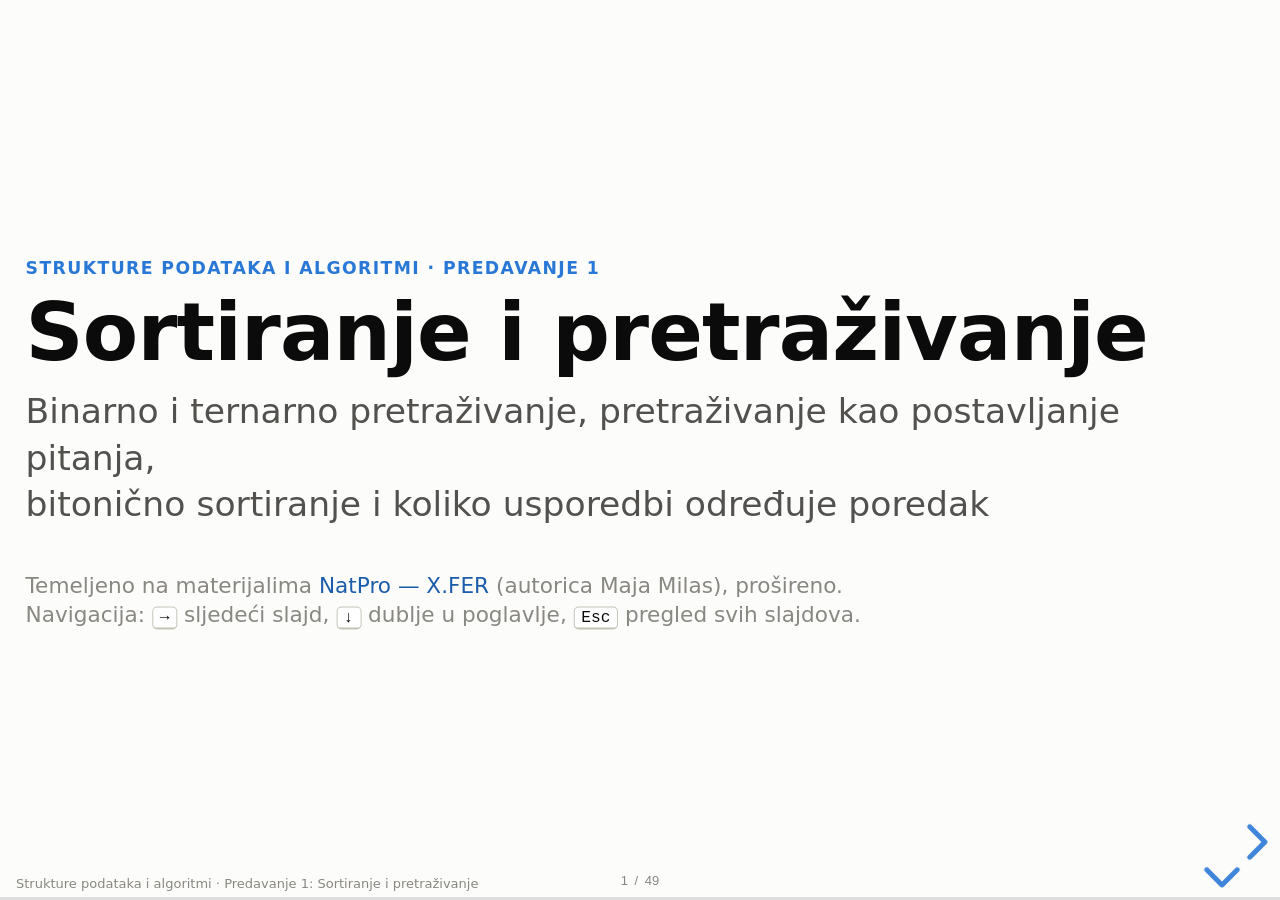
==== 01-sorting-and-binary-search/index.html @ 30c6ee36 "Add lecture 1 website: sorting and binary search Build the first lecture as a self-contained reveal." ====
<!doctype html>
<html lang="hr">
<head>
<meta charset="utf-8">
<meta name="viewport" content="width=device-width, initial-scale=1">
<title>Sortiranje i pretraživanje — predavanje</title>
<link rel="stylesheet" href="vendor/reveal/reset.css">
<link rel="stylesheet" href="vendor/reveal/reveal.css">
<link rel="stylesheet" href="assets/theme.css">
</head>
<body>
<div class="reveal">
<div class="slides">

<!-- ===================================================================== -->
<!-- 0. UVOD                                                                -->
<!-- ===================================================================== -->
<section>
  <section class="title-slide">
    <span class="kicker">Strukture podataka i algoritmi · Predavanje 1</span>
    <h1>Sortiranje i pretraživanje</h1>
    <p class="sub">Binarno i ternarno pretraživanje, pretraživanje kao postavljanje pitanja,<br>bitonično sortiranje i koliko usporedbi određuje poredak</p>
    <p class="meta">Temeljeno na materijalima <a href="https://materijali.xfer.hr/docs/sortiranje-i-pretrazivanje/sortiranje">NatPro — X.FER</a> (autorica Maja Milas), prošireno.<br>
    Navigacija: <kbd>→</kbd> sljedeći slajd, <kbd>↓</kbd> dublje u poglavlje, <kbd>Esc</kbd> pregled svih slajdova.</p>
  </section>

  <section>
    <h2>Kako koristiti ove slajdove</h2>
    <div class="cols">
      <div>
        <div class="keys">
          <kbd>→</kbd> <span>sljedeće poglavlje (vodoravno)</span>
          <kbd>↓</kbd> <span>sljedeći slajd unutar poglavlja (okomito)</span>
          <kbd>Space</kbd> <span>sljedeći slajd, redom kroz sve</span>
          <kbd>Esc</kbd> <span>pregled svih slajdova (mapa predavanja)</span>
          <kbd>F</kbd> <span>cijeli zaslon</span>
          <kbd>S</kbd> <span>prozor za predavača s bilješkama</span>
          <kbd>Alt</kbd>+klik <span>uvećaj dio slajda</span>
          <kbd>?</kbd> <span>sve tipke</span>
        </div>
      </div>
      <div>
        <p>Vizualizacije su <strong>interaktivne</strong>: gumbi <em>Korak</em> i <em>Pokreni</em> izvode algoritam, a na mnoge elemente može se kliknuti.</p>
        <p class="small muted">Svaki slajd ima svoj URL (npr. <code>#/3/2</code>), pa se na njega može vratiti ili ga podijeliti. Stranica radi i bez interneta: sve je u jednoj mapi.</p>
      </div>
    </div>
  </section>

  <section>
    <h2>Plan predavanja</h2>
    <ol>
      <li><strong>Sortiranje</strong> — od <span class="m">O(n²)</span> do <span class="m">O(n log n)</span>, counting sort, ugrađeni <code>sort</code></li>
      <li><strong>Binarno pretraživanje</strong> — u nizu, po rješenju, po monotonom uvjetu</li>
      <li><strong>Pretraživanje kao postavljanje pitanja</strong> — bitovi, kodovi, binarna stabla, entropija</li>
      <li><strong>Ternarno pretraživanje</strong> — i zašto nije brže od binarnog</li>
      <li><strong>Bitonično sortiranje</strong> — mreže komparatora i paralelno sortiranje</li>
      <li><strong>Koje usporedbe određuju poredak?</strong> — nužne usporedbe i donja granica <span class="m">log₂ n!</span></li>
    </ol>
    <p class="small muted">Crvena nit: <em>usporedba je pitanje s odgovorom DA/NE, a svaki odgovor donosi najviše jedan bit.</em></p>
  </section>
</section>

<!-- ===================================================================== -->
<!-- 1. SORTIRANJE                                                          -->
<!-- ===================================================================== -->
<section>
  <section class="chapter" data-background-color="#0f2a4a">
    <span class="kicker">Poglavlje 1</span>
    <h1>Sortiranje</h1>
    <p>Složiti podatke u smisleni poredak prema nekom kriteriju — i to brzo.</p>
  </section>

  <section>
    <h2>Zašto sortirati?</h2>
    <p>Algoritme za sortiranje koristimo kako bismo složili podatke u smisleni poredak prema nekom kriteriju. Primjena je puno šira od natjecateljskog programiranja: sortiranje je <strong>ključan preduvjet</strong> za mnoge druge algoritme — binarno pretraživanje je prvi primjer koji ćemo vidjeti.</p>
    <ul>
      <li>Koliko brzo možemo sortirati? Koliko usporedbi je <em>nužno</em>?</li>
      <li>Trebamo li uopće uspoređivati elemente?</li>
      <li>Kada se isplati pisati vlastiti sort, a kada koristiti ugrađeni?</li>
    </ul>
    <div class="callout key"><span class="label">Dogovor</span>
      Kroz cijelo predavanje brojit ćemo <strong>usporedbe</strong> dvaju elemenata. Usporedba je jedino što algoritam „vidi” o podacima.</div>
  </section>

  <section>
    <h2><span class="m">O(n²)</span> algoritmi: bubble sort</h2>
    <div class="cols w-2-3">
      <div>
        <p class="small">Algoritam se sastoji od <span class="m">n</span> prolaza. U svakom prolazu uspoređujemo <strong>susjedne</strong> članove i zamijenimo ih ako nisu u poretku. Nakon prvog prolaza najveći je član na svom mjestu, nakon drugog i drugi najveći, …</p>
<pre><code class="language-cpp" data-trim>
for (int i = 0; i &lt; n; i++) {
    for (int j = 0; j &lt; n - 1; j++) {
        if (array[j] &gt; array[j+1]) {
            swap(array[j], array[j+1]);
        }
    }
}
</code></pre>
        <p class="small">Kratak i razumljiv, ali za <span class="m">n = 10⁵</span> kvadratna složenost znači oko 100 sekundi — predaleko od vremenskog ograničenja.</p>
      </div>
      <div class="viz" data-viz="bubble" data-n="10"></div>
    </div>
    <aside class="notes">Pustiti vizualizaciju do kraja: 45 usporedbi za n = 10. Najaviti: kasnije ćemo pokazati da je nužno samo 22. Vizualizacija preskače već složeni kraj niza (optimizirana varijanta); kod na slajdu je najjednostavniji oblik.</aside>
  </section>

  <section>
    <h2>Može li brže? <span class="m">O(n log n)</span> algoritmi</h2>
    <ul>
      <li><strong>Merge sort</strong> — rekurzivno podijeli niz na dvije polovice, sortira svaku zasebno, a potom ih <em>spoji</em> (merge) u jedan sortirani niz.</li>
      <li><strong>Heap sort</strong> — radi nad strukturom <em>binary heap</em>; sličan selection sortu, ali najveći element pronalazi u <span class="m">O(log n)</span>.</li>
      <li><strong>Quick sort</strong> — odabere referentni element (<em>pivot</em>), ostale rasporedi lijevo/desno od njega i rekurzivno sortira obje strane. Varijante se razlikuju po izboru pivota.</li>
    </ul>
    <p>Prekid unutarnje petlje bubble sorta kad nema zamjena pomaže u praksi, ali najgori slučaj ostaje <span class="m">O(n²)</span>. Ovi algoritmi su u najgorem (ili očekivanom) slučaju <span class="m">O(n log n)</span>.</p>
    <div class="callout tip"><span class="label">Savjet</span>
      Prije nego počnete pisati kod, dobro razmislite o složenosti. Tražite rješenje koje prolazi ograničenja, a zahtijeva <em>najmanje vremena pisanja</em>.</div>
  </section>

  <section>
    <h2>Može li još brže? Counting sort</h2>
    <div class="cols w-3-2">
      <div>
        <p class="small">Za algoritme koji <strong>uspoređuju</strong> elemente nije moguće bolje od <span class="m">O(n log n)</span> — to ćemo <em>dokazati</em> na kraju predavanja. Brže je moguće samo ako <strong>ne uspoređujemo</strong>, nego iskoristimo dodatno znanje o podacima.</p>
        <p class="small"><strong>Counting sort:</strong> ako su svi brojevi iz malog intervala, npr. <span class="m">[0, 100]</span>, brojimo koliko se puta svaki pojavio, a zatim ih ispišemo redom.</p>
        <p class="small">Primjer: za niz <span class="mr">[2, 44, 23, 25, 88, 44, 23]</span> na poziciji 44 pomoćne liste piše 2, jer se broj 44 pojavljuje dva puta.</p>
        <p class="small">Složenost <span class="m">O(n + K)</span>, gdje je <span class="m">K</span> raspon vrijednosti. Mana: memorija — izvedivo za brojeve do otprilike <span class="m">10⁷</span>, a zadaci često imaju puno veće.</p>
      </div>
      <div>
<pre><code class="language-cpp" data-trim>
int lista[101]; // na početku nule
for (int i = 0; i &lt; n; i++) {
    cin &gt;&gt; x;   // brojevi koje unosimo
    lista[x]++;
}

// ispis sortiranog niza
for (int i = 0; i &lt;= 100; i++) {
    for (int j = 0; j &lt; lista[i]; j++)
        cout &lt;&lt; i &lt;&lt; ", ";
}
</code></pre>
      </div>
    </div>
  </section>

  <section>
    <h2>Ugrađeni sort (C++)</h2>
    <p>U praksi gotovo uvijek koristimo <strong>gotove implementacije</strong> — cilj je uštedjeti vrijeme za razmišljanje. <code>std::sort</code> je introsort (quick sort + heap sort + insertion sort), <span class="m">O(n log n)</span> u najgorem slučaju.</p>
<pre><code class="language-cpp" data-trim>
vector&lt;int&gt; v = {4,2,5,3,8,5,8,3};
sort(v.begin(), v.end());

int n = 8;
int a[] = {4,2,5,3,8,5,8,3};
sort(a, a + n);

string s = "sladoled";
sort(s.begin(), s.end()); // addellos
</code></pre>
    <p class="small"><code>reverse(first, last)</code> okreće poredak elemenata na pozicijama <span class="mr">[first, last⟩</span> u <span class="m">O(n)</span>: <code>reverse(v.begin()+1, v.begin()+5)</code> pretvara <span class="mr">1,2,3,4,5,6,7,8</span> u <span class="mr">1,5,4,3,2,6,7,8</span>.</p>
  </section>

  <section>
    <h2>Komparator</h2>
    <div class="cols">
      <div>
        <p class="small">Treći argument funkcije <code>sort</code> je <strong>operator usporedbe</strong> (komparator). C++ parove sortira prvo po prvom, pa po drugom elementu. Želimo li drugačiji kriterij, pišemo <strong>vanjski komparator</strong>: funkciju koja za <span class="m">a</span> i <span class="m">b</span> vraća <code>true</code> ako <span class="m">a</span> mora doći <em>prije</em> <span class="m">b</span>.</p>
        <p class="small">Primjer desno sortira parove po <strong>drugom</strong> elementu, a pri jednakosti po prvom.</p>
        <div class="callout warn"><span class="label">Oprez</span>
          Komparator mora biti <em>strogi slabi poredak</em>: <code>comp(a, a)</code> mora biti <code>false</code>. Pišite <code>&lt;</code>, nikad <code>&lt;=</code>.</div>
      </div>
      <div>
<pre><code class="language-cpp" data-trim>
#include &lt;bits/stdc++.h&gt;
#define pii pair&lt;int,int&gt;
using namespace std;

bool comp(pii a, pii b) {
    if (a.second == b.second)
        return a.first &lt; b.first;
    return a.second &lt; b.second;
}

int main() {
    vector&lt;pii&gt; v; // ... dodavanje parova
    sort(v.begin(), v.end(), comp);
    return 0;
}
</code></pre>
      </div>
    </div>
  </section>
</section>

<!-- ===================================================================== -->
<!-- 2. BINARNO PRETRAŽIVANJE                                               -->
<!-- ===================================================================== -->
<section>
  <section class="chapter" data-background-color="#0f2a4a">
    <span class="kicker">Poglavlje 2</span>
    <h1>Binarno pretraživanje</h1>
    <p>Dana je sortirana lista od <span class="m">n</span> brojeva. Nalazi li se u njoj broj <span class="m">x</span>?</p>
  </section>

  <section>
    <h2>Igra pogađanja broja</h2>
    <p>Prva ideja: prođi kroz sve elemente i usporedi svaki s <span class="m">x</span> — <span class="m">O(n)</span>. Pomaže li nam to što je niz <strong>sortiran</strong>?</p>
    <p>Sigurno ste igrali igru u kojoj osoba zamisli broj od 1 do 100, a vi pogađate; nakon svakog pokušaja kaže je li njezin broj <em>veći</em> ili <em>manji</em>. Optimalno: prvo 50. Ako je veći — 75. Svakim pitanjem problem se <strong>prepolovi</strong>.</p>
    <div class="callout thm"><span class="label">Ideja</span>
      Ako se broj kandidata svakim korakom prepolovi, nakon <span class="m">k</span> koraka ostaje ih <span class="m">n / 2<sup>k</sup></span>. Do jednog kandidata treba <span class="m">k = ⌈log₂ n⌉</span> koraka: za <span class="m">n = 100</span> to je 7, za <span class="m">n = 10⁶</span> samo 20, za <span class="m">n = 10⁹</span> tek 30.</div>
    <p class="small">Isto radimo pri traženju riječi u rječniku ili stranice u knjizi.</p>
  </section>

  <section>
    <h2>Binarno pretraživanje u sortiranom nizu</h2>
    <p class="small">U svakom koraku usporedimo <span class="m">x</span> s elementom na sredini intervala <span class="mr">[l, r]</span>. Ako je <span class="m">x</span> manji, nastavljamo u lijevoj polovici; ako je veći, u desnoj. Isprobajte prisutan i odsutan broj.</p>
    <div class="viz" data-viz="binsearch" data-n="15"></div>
    <p class="small muted">Sivo = isključeno iz pretrage, plavo = još moguće, narančasto = sredina koju upravo uspoređujemo.</p>
  </section>

  <section>
    <h2>Implementacija</h2>
    <div class="cols">
      <div>
        <p class="small"><strong>Klasična petlja:</strong> <span class="m">l</span> i <span class="m">r</span> su granice intervala koji još pretražujemo.</p>
<pre><code class="language-cpp" data-trim>
int l = 0, r = n - 1;

while (l &lt;= r) {
    int mid = (l + r) / 2;
    if (array[mid] == x) {
        // pronašli smo x na poziciji mid
    }
    if (array[mid] &gt; x) r = mid - 1;
    else l = mid + 1;
}
</code></pre>
      </div>
      <div>
        <p class="small"><strong>Varijanta s koracima:</strong> na početku radimo velike korake, a kako se približavamo odgovoru, koraci se prepolavljaju.</p>
<pre><code class="language-cpp" data-trim>
int k = 0; // trenutna pozicija u listi
for (int b = n / 2; b &gt;= 1; b /= 2) {
    // ako korakom ne bismo preskočili x,
    // napravimo korak
    while (k + b &lt; n &amp;&amp; array[k + b] &lt;= x) k += b;
}
if (array[k] == x) {
    // pronašli smo x na poziciji k
}
</code></pre>
      </div>
    </div>
    <p class="small">Obje varijante prepolove interval u svakom koraku: <span class="m">O(log₂ n)</span>. Varijantu s koracima zapamtite — u 3. poglavlju vidjet ćemo da ona <em>čita binarni zapis</em> tražene pozicije, bit po bit.</p>
    <aside class="notes">U varijanti s koracima za n koji je potencija broja 2, petlja while izvrši se najviše jednom po koraku; b = n/2, n/4, ..., 1 su upravo težine bitova pozicije.</aside>
  </section>

  <section>
    <h2>C++ funkcije: <code>lower_bound</code>, <code>upper_bound</code>, <code>equal_range</code></h2>
    <p class="small">Standardna biblioteka ima gotove funkcije u logaritamskoj složenosti:</p>
    <ul class="small">
      <li><code>lower_bound</code> — iterator na prvu vrijednost koja je <strong>barem <span class="m">x</span></strong></li>
      <li><code>upper_bound</code> — iterator na prvu vrijednost koja je <strong>veća od <span class="m">x</span></strong></li>
      <li><code>equal_range</code> — oba iteratora odjednom; ako <span class="m">x</span> nema, oboje pokazuju na mjesto gdje bi bio</li>
    </ul>
<pre><code class="language-cpp" data-trim>
vector&lt;int&gt; v = {5,5,5,6,6,6,7,7};

auto lower = lower_bound(v.begin(), v.end(), 6);
auto upper = upper_bound(v.begin(), v.end(), 6);

cout &lt;&lt; "lower_bound: " &lt;&lt; (lower - v.begin()) &lt;&lt; '\n'; // 3
cout &lt;&lt; "upper_bound: " &lt;&lt; (upper - v.begin()) &lt;&lt; '\n'; // 6
// broj šestica = upper - lower = 3
</code></pre>
    <div class="callout warn"><span class="label">Oprez</span> Sve navedene funkcije podrazumijevaju da je niz <strong>sortiran</strong>. Ako nije, rezultat je besmislen (i nema greške!).</div>
  </section>

  <section>
    <h2>Primjena: pretraživanje rješenja</h2>
    <p class="small">Tražimo <strong>najmanju</strong> veličinu kvadratnog kaveza <span class="m">d</span> u kojoj su svi majmuni zadovoljni. Provjera za zadani <span class="m">d</span> je laka, ali isprobavanje <span class="m">d = 1, 2, 3, …</span> redom gotovo je uvijek presporo.</p>
    <p class="small">Ključno: sve veličine do neke <strong>granične</strong> uvjet <em>ne</em> ispunjavaju, a sve veće ga ispunjavaju — uvjet je <strong>monoton</strong>. Binarno pretražujemo tu granicu po <span class="m">d</span>; u svakom koraku <em>provjerimo uvjet</em> umjesto da uspoređujemo brojeve.</p>
    <div class="viz" data-viz="predicate" data-n="16"></div>
    <p class="small muted">Lijeva granica je 1, desna neki veliki broj koji sigurno zadovoljava. Zadovoljava li <span class="m">mid</span>, pomičemo desnu granicu (želimo manje), inače lijevu.</p>
  </section>

  <section>
    <h2>Primjena: maksimum funkcije</h2>
    <div class="cols">
      <div>
        <p class="small">Binarnu pretragu možemo koristiti i za traženje maksimuma funkcije koja prvo <strong>raste</strong>, a potom <strong>pada</strong>: vrijedi <span class="m">f(x) &lt; f(x+1)</span> za <span class="m">x &lt; k</span> i <span class="m">f(x) &gt; f(x+1)</span> za <span class="m">x ≥ k</span>. Tražimo <span class="m">k</span>.</p>
        <p class="small">Uvjet <span class="m">f(x) &lt; f(x+1)</span> („još rastemo”) je monoton: vrijedi, vrijedi, …, pa prestaje vrijediti. To je isti oblik kao kod kaveza — binarno tražimo granicu.</p>
        <div class="callout note"><span class="label">Primijetite</span>
          Uzastopne vrijednosti funkcije ne smiju biti jednake; inače ne znamo na koju stranu nastaviti.</div>
      </div>
      <div>
<pre><code class="language-cpp" data-trim>
int x = -1;
for (int b = z; b &gt;= 1; b /= 2) {
    while (f(x + b) &lt; f(x + b + 1)) x += b;
}
int k = x + 1; // pozicija maksimuma
</code></pre>
        <p class="small muted"><span class="m">z</span> je najveći korak, npr. najmanja potencija broja 2 koja je barem veličina domene.</p>
      </div>
    </div>
  </section>
</section>

<!-- ===================================================================== -->
<!-- 3. TEORIJA INFORMACIJA: PRETRAŽIVANJE KAO POSTAVLJANJE PITANJA         -->
<!-- ===================================================================== -->
<section>
  <section class="chapter" data-background-color="#0f2a4a">
    <span class="kicker">Poglavlje 3</span>
    <h1>Pretraživanje kao postavljanje pitanja</h1>
    <p>Koliko je pitanje vrijedno? Zašto je binarno pretraživanje optimalno? Što je zapravo <em>kod</em> elementa?</p>
  </section>

  <section>
    <h2>Igra pitanja</h2>
    <p class="small">Zamislimo skup <span class="m">S</span> od <span class="m">n</span> elemenata. Jedan je <strong>traženi</strong>, ali ne znamo koji. Smijemo postavljati samo pitanja oblika
      <strong>„Je li traženi element u podskupu <span class="m">A ⊆ S</span>?”</strong> i dobivamo odgovor <strong>DA</strong> ili <strong>NE</strong>.</p>
    <ul class="small">
      <li><strong>Linearno pretraživanje</strong>: <span class="m">A</span> je jednočlan — „je li to element <span class="m">i</span>?”</li>
      <li><strong>Binarno pretraživanje</strong>: <span class="m">A</span> je polovica preostalih kandidata.</li>
      <li><strong>Sam biraj</strong>: možete li smisliti bolju strategiju od polovljenja?</li>
    </ul>
    <div class="viz" data-viz="questions" data-n="16"></div>
    <aside class="notes">Prvo linearno: pokazati da NE na 16 kandidata nosi samo 0,09 bita. Zatim polovljenje: svaki odgovor točno 1 bit, 4 pitanja. Na kraju dati studentima da probaju „sam biraj” i vide da nikakav podskup ne može isključiti više od pola kandidata u gorem ishodu.</aside>
  </section>

  <section>
    <h2>Jedan odgovor = najviše jedan bit</h2>
    <div class="cols w-3-2">
      <div>
        <ul class="small">
          <li>Nakon <span class="m">k</span> pitanja postoji najviše <span class="m">2<sup>k</sup></span> različitih nizova odgovora.</li>
          <li>Dva elementa s <em>istim</em> nizom odgovora ne možemo razlikovati — strategija bi za oba zaključila isto.</li>
          <li>Da bismo razlikovali <span class="m">n</span> elemenata treba <span class="m">2<sup>k</sup> ≥ n</span>, tj. <strong><span class="m">k ≥ ⌈log₂ n⌉</span> pitanja u najgorem slučaju — za bilo koju strategiju</strong>.</li>
          <li>Binarno pretraživanje troši točno <span class="m">⌈log₂ n⌉</span> pitanja: <strong>optimalno</strong> je.</li>
        </ul>
        <p class="small">Zašto baš polovica? Ako pitanje dijeli <span class="m">m</span> kandidata na <span class="m">|A|</span> i <span class="m">m − |A|</span>, u gorem ishodu ostaje ih <span class="m">max(|A|, m − |A|) ≥ m/2</span>. Nijedno pitanje ne može u najgorem slučaju isključiti više od polovice.</p>
      </div>
      <div>
        <div class="callout key"><span class="label">Mjera informacije</span>
          Ako je prije odgovora bilo <span class="m">m</span> kandidata, a nakon njega <span class="m">m′</span>, odgovor je donio <span class="eq">log₂(m / m′) bita.</span>
          Polovljenje: točno 1 bit. Odgovor NE na „je li to element 7?” pri <span class="m">m = 16</span>: <span class="m">log₂(16/15) ≈ 0,09</span> bita.</div>
        <p class="small muted">Jedinica <em>bit</em> (binary digit) upravo je „jedan odgovor DA/NE”. Element među <span class="m">n</span> kandidata nosi <span class="m">log₂ n</span> bita informacije.</p>
      </div>
    </div>
  </section>

  <section>
    <h2>Zašto sortiranost pomaže?</h2>
    <p class="small">Usporedba je pitanje. Ali <em>koje</em> pitanje jednom usporedbom možemo postaviti ovisi o tome što već znamo o podacima.</p>
    <div class="cols">
      <div class="callout note"><span class="label">Sortiran niz</span>
        Usporedba <code>x &lt; a[mid]</code> odgovara na pitanje „je li pozicija traženog u <span class="mr">{l, …, mid−1}</span>?” — podskup od <strong>polovice</strong> kandidata, 1 bit. Ukupno <span class="m">⌈log₂ n⌉</span> usporedbi.</div>
      <div class="callout warn"><span class="label">Nesortiran niz</span>
        Usporedba <code>x == a[i]</code> odgovara samo na „je li to <span class="m">a[i]</span>?” — podskup od <strong>jednog</strong> elementa, gotovo 0 bita. Ako <span class="m">x</span> nema u nizu, to ne možemo zaključiti dok ne provjerimo svih <span class="m">n</span>.</div>
    </div>
    <p class="small">Sortiranje nam unaprijed „kupuje” mogućnost postavljanja <strong>dobrih pitanja</strong>. Zato se isplati jednom sortirati (<span class="m">n log n</span>) pa mnogo puta pretraživati (<span class="m">log n</span> po upitu). Istu ideju koriste i binarna stabla pretraživanja, i <code>lower_bound</code>, i pretraživanje po rješenju: u svim slučajevima <strong>monotonost</strong> nam dopušta pitanje o polovici.</p>
  </section>

  <section>
    <h2>Binarno pretraživanje kao kodiranje</h2>
    <p class="small">Svaka strategija pitanja je <strong>binarno stablo</strong>: unutarnji čvor = pitanje, djeca = odgovori, list = zaključak. Put od korijena do lista, zapisan bitovima, je <strong>kod</strong> elementa; pretraživanje = čitanje koda, bit po bit.</p>
    <div class="viz" data-viz="tree" data-kind="bin8" data-target="5"></div>
  </section>

  <section>
    <h2>Binarna stabla i donja granica</h2>
    <div class="cols">
      <div>
        <ul class="small">
          <li>Binarno stablo dubine <span class="m">d</span> ima najviše <span class="m">2<sup>d</sup></span> listova.</li>
          <li>Trebamo barem <span class="m">n</span> listova (svaki element svoj zaključak) <span class="m">⇒ d ≥ ⌈log₂ n⌉</span>.</li>
          <li><strong>Najgori slučaj</strong> = dubina stabla. <strong>Prosječni slučaj</strong> = prosječna duljina koda.</li>
          <li>Uravnoteženo stablo (binarno pretraživanje) minimizira oboje; degenerirano stablo (linearno pretraživanje) ima dubinu <span class="m">n − 1</span>.</li>
          <li>Kodovi su <strong>prefiksni</strong>: nijedan kod nije početak drugoga, jer stajemo čim dođemo do lista.</li>
        </ul>
      </div>
      <div>
        <div class="callout thm"><span class="label">Veza s kodom iz 2. poglavlja</span>
          Varijanta s koracima <span class="m">b = n/2, n/4, …, 1</span> odlučuje u svakom koraku <strong>jedan bit</strong> tražene pozicije, od najznačajnijeg prema najmanje značajnom: <code>k += b</code> znači „taj bit je 1”. Binarno pretraživanje doslovno <em>piše binarni zapis</em> odgovora.</div>
        <div class="callout tip"><span class="label">Dalje</span>
          Ista slika objašnjava zašto su operacije nad <em>uravnoteženim</em> binarnim stablom pretraživanja <span class="m">O(log n)</span>, a nad degeneriranim <span class="m">O(n)</span>.</div>
      </div>
    </div>
  </section>

  <section>
    <h2>Nejednake vjerojatnosti: entropija</h2>
    <p class="small">Što ako neke elemente tražimo češće? Neka element <span class="m">i</span> tražimo s vjerojatnošću <span class="m">p<sub>i</sub></span>. Tada je <strong>očekivani</strong> broj pitanja bilo koje strategije barem <span class="mr">H = ∑ p<sub>i</sub> · log₂(1 / p<sub>i</sub>)</span> — <strong>Shannonova entropija</strong> (1948). Za jednake vjerojatnosti <span class="m">H = log₂ n</span>.</p>
    <div class="viz narrow" data-viz="entropy"></div>
    <p class="small muted">Rijedak element smije imati dug kod, čest element kratak. <strong>Huffmanov algoritam</strong> gradi stablo s najmanjom očekivanom duljinom (uvijek <span class="m">&lt; H + 1</span>). Ako pitanja moraju biti oblika „<span class="m">x &gt; a[m]</span>?”, optimalno stablo je <em>optimalno binarno stablo pretraživanja</em> (dinamičko programiranje).</p>
  </section>

  <section>
    <h2>Što smo naučili</h2>
    <ul>
      <li>Usporedba je pitanje s odgovorom DA/NE; odgovor donosi <strong>najviše jedan bit</strong>.</li>
      <li>Razlikovati <span class="m">n</span> mogućnosti znači prikupiti <span class="m">log₂ n</span> bita — zato je <span class="m">⌈log₂ n⌉</span> donja granica, a binarno pretraživanje optimalno.</li>
      <li>Strategija = binarno stablo = prefiksni kod. Dubina stabla = najgori slučaj.</li>
      <li>Sortiranost (monotonost) je ono što nam omogućuje pitanja „o polovici”.</li>
    </ul>
    <div class="callout key"><span class="label">Najava</span>
      Istu ideju primijenit ćemo na <strong>sortiranje</strong>: tamo je skup mogućih odgovora skup svih <span class="m">n!</span> poredaka, a usporedba je pitanje o tom skupu. Zaključak: nužno je <span class="m">log₂ n!</span> usporedbi.</div>
  </section>
</section>

<!-- ===================================================================== -->
<!-- 4. TERNARNO PRETRAŽIVANJE                                              -->
<!-- ===================================================================== -->
<section>
  <section class="chapter" data-background-color="#0f2a4a">
    <span class="kicker">Poglavlje 4</span>
    <h1>Ternarno pretraživanje</h1>
    <p>Što se dogodi ako niz dijelimo na <em>tri</em> dijela? I kada je to zaista korisno.</p>
  </section>

  <section>
    <h2>O algoritmu</h2>
    <div class="cols">
      <div>
        <p class="small">Binarno pretraživanje dijeli niz na <strong>dva</strong> dijela. Ternarno ga dijeli na <strong>tri</strong>: umjesto jedne sredine biramo dvije,</p>
<pre><code class="language-text" data-trim>
mid1 = l + (r - l) / 3
mid2 = r - (r - l) / 3
</code></pre>
        <p class="small">Uspoređujemo <span class="m">x</span> s <span class="m">a[mid1]</span> i <span class="m">a[mid2]</span>. Ako nismo pogodili, tri su slučaja:</p>
        <ol class="small">
          <li><span class="m">x &lt; a[mid1]</span>: nastavljamo u <span class="mr">[l, mid1⟩</span></li>
          <li><span class="m">x &gt; a[mid2]</span>: nastavljamo u <span class="mr">⟨mid2, r]</span></li>
          <li>inače: nastavljamo u <span class="mr">⟨mid1, mid2⟩</span></li>
        </ol>
        <p class="small">Problem se svodi na trećinu: <span class="m">log₃ n</span> koraka.</p>
      </div>
      <div>
<pre><code class="language-cpp" data-trim>
int ternary_search(int l, int r, int x) {
    if (r &gt;= l) {
        int mid1 = l + (r - l) / 3;
        int mid2 = r - (r - l) / 3;

        if (array[mid1] == x) return mid1;
        if (array[mid2] == x) return mid2;
        if (x &lt; array[mid1])
            return ternary_search(l, mid1 - 1, x);
        else if (x &gt; array[mid2])
            return ternary_search(mid2 + 1, r, x);
        else
            return ternary_search(mid1 + 1, mid2 - 1, x);
    }
    return -1; // nema ga
}
</code></pre>
      </div>
    </div>
  </section>

  <section>
    <h2>Je li ternarno brže od binarnog?</h2>
    <div class="cols w-3-2">
      <div>
        <p class="small">Manje <em>koraka</em>, da: <span class="m">log₃ n &lt; log₂ n</span>. Ali brojimo <strong>usporedbe</strong>, a svaki korak ternarnog pretraživanja treba <strong>dvije</strong>:</p>
        <p class="eq">2 · log₃ n = (2 / log₂ 3) · log₂ n ≈ 1,26 · log₂ n</p>
        <p class="small">Razlog je informacijski: dva pitanja DA/NE mogu razlikovati <strong>četiri</strong> ishoda, a ternarni korak iskoristi samo <strong>tri</strong>. Dio informacije ostaje neiskorišten.</p>
        <p class="small">Općenito, dijeljenje na <span class="m">b</span> dijelova traži <span class="m">(b − 1)</span> usporedbi po koraku: <span class="m">(b−1) log<sub>b</sub> n</span> usporedbi, što je najmanje upravo za <span class="m">b = 2</span>.</p>
      </div>
      <div>
        <table class="center">
          <tr><th></th><th class="num">n = 10³</th><th class="num">n = 10⁶</th></tr>
          <tr><td>binarno, usporedbi</td><td class="num">10</td><td class="num">20</td></tr>
          <tr><td>ternarno, koraka</td><td class="num">7</td><td class="num">13</td></tr>
          <tr><td>ternarno, usporedbi</td><td class="num">14</td><td class="num">26</td></tr>
        </table>
        <div class="callout key"><span class="label">Pouka</span> Više dijelova ≠ brže. Broji se broj <em>pitanja</em>, a jedno pitanje donosi najviše jedan bit.</div>
      </div>
    </div>
  </section>

  <section>
    <h2>Implementacija na realnom intervalu</h2>
    <p class="small">Na intervalu realnih brojeva ne možemo provjeravati jednakost — računala zaokružuju. Provjeravamo razlikuju li se brojevi <strong>do na neki mali <span class="m">ε</span></strong>, a petlju zaustavljamo kad interval postane kraći od <span class="m">ε</span>.</p>
<pre><code class="language-cpp" data-trim>
double epsilon = 1e-7;

double ternary_search(double l, double r, double fx) {
    if (r - l &gt; epsilon) {
        double mid1 = l + (r - l) / 3;
        double mid2 = r - (r - l) / 3;

        if (abs(f(mid1) - fx) &lt; epsilon) return mid1;
        // ... analogno kao za cijele brojeve
    }
    // ...
}
</code></pre>
    <p class="small muted">Broj koraka je <span class="m">log<sub>3/2</sub>((r − l) / ε)</span> ili <span class="m">log₃</span>, ovisno o varijanti — u praksi fiksan broj iteracija (npr. 100 ili 200) umjesto usporedbe s <span class="m">ε</span>.</p>
  </section>

  <section>
    <h2>Lokalni ekstremi: unimodalne funkcije</h2>
    <div class="cols w-2-3">
      <div>
        <p class="small">Za sortirane nizove binarno pretraživanje je dovoljno. Ternarno je našlo pravu primjenu u traženju <strong>ekstrema funkcija</strong>: funkcija koja prvo <em>raste</em> pa <em>pada</em> (unimodalna). Dijelimo interval s <span class="m">m₁, m₂</span> i usporedimo <span class="m">f(m₁)</span> i <span class="m">f(m₂)</span>:</p>
        <ol class="small">
          <li><span class="m">f(m₁) &lt; f(m₂)</span>: maksimum <strong>nije</strong> lijevo od <span class="m">m₁</span> (<span class="m">m₁</span> je u rastućem dijelu) → <span class="mr">[m₁, r]</span></li>
          <li><span class="m">f(m₁) &gt; f(m₂)</span>: maksimum <strong>nije</strong> desno od <span class="m">m₂</span> → <span class="mr">[l, m₂]</span></li>
          <li><span class="m">f(m₁) = f(m₂)</span>: maksimum je između njih — bilo koji od prva dva odabira je ispravan</li>
        </ol>
        <p class="small">Svaki korak odbacuje <strong>trećinu</strong> intervala s jednom usporedbom.</p>
      </div>
      <div class="viz" data-viz="ternary" data-preset="asim"></div>
    </div>
    <aside class="notes">Pokrenuti najprije asimetričnu, pa „dva vrha”: pokazati kako algoritam odbaci trećinu u kojoj je pravi maksimum i konvergira prema pogrešnom vrhu.</aside>
  </section>

  <section>
    <h2>Što ako funkcija ima više ekstrema?</h2>
    <div class="cols">
      <div>
        <p class="small">Algoritam radi samo za funkcije s <strong>jednim</strong> ekstremom (<a href="https://en.wikipedia.org/wiki/Unimodality#Unimodal_function">unimodalne</a>). Ako ih ima više, rješenje zvuči naivno, ali radi: pogledajte graf, odaberite interval oko ekstrema koji vas zanima tako da <em>ne obuhvaća nijedan drugi</em>, i ternarno pretražite samo taj interval.</p>
        <div class="callout note"><span class="label">Primijetite</span>
          Na cjelobrojnoj domeni umjesto ternarnog možemo binarno pretraživati granicu uvjeta <span class="m">f(x) &lt; f(x+1)</span> (2. poglavlje): jedna usporedba po koraku <em>prepolovi</em> interval, dok ga ternarno smanji samo na dvije trećine (<span class="m">log<sub>3/2</sub> n ≈ 1,71 · log₂ n</span> koraka).</div>
      </div>
      <div>
        <p class="small"><strong>Zlatni rez</strong> (golden-section search) je poboljšanje za realne funkcije: bira <span class="m">m₁, m₂</span> tako da se jedna od njih u sljedećem koraku <em>ponovno iskoristi</em>, pa treba samo jedno novo izračunavanje <span class="m">f</span> po koraku uz smanjenje intervala na <span class="m">≈ 0,618</span>.</p>
        <p class="small">Više: <a href="https://cp-algorithms.com/num_methods/ternary_search.html">cp-algorithms: Ternary search</a>.</p>
      </div>
    </div>
  </section>
</section>

<!-- ===================================================================== -->
<!-- 5. BITONIČNO SORTIRANJE                                                -->
<!-- ===================================================================== -->
<section>
  <section class="chapter" data-background-color="#0f2a4a">
    <span class="kicker">Poglavlje 5</span>
    <h1>Bitonično sortiranje</h1>
    <p>Sortiranje u kojem je unaprijed poznato <em>koje</em> ćemo parove usporediti — i zato se može izvoditi paralelno.</p>
  </section>

  <section>
    <h2>Mreže za sortiranje</h2>
    <div class="cols">
      <div>
        <p class="small">Merge sort i quick sort su <strong>adaptivni</strong>: koju usporedbu radimo sljedeću ovisi o rezultatima prethodnih. To je dobro za broj usporedbi, ali loše za sklopovlje i paralelizam.</p>
        <p class="small"><strong>Mreža komparatora</strong> (sorting network) je niz unaprijed zadanih usporedbi: komparator uzme dvije vrijednosti i vrati manju na jednu, veću na drugu žicu. Isti slijed komparatora radi za <em>svaki</em> ulaz.</p>
        <ul class="small">
          <li>Komparatori na istoj <strong>razini</strong> ne dijele žice → mogu raditi <strong>istodobno</strong>.</li>
          <li>Vrijeme izvođenja na <span class="m">n/2</span> procesora = broj razina (<em>dubina</em>).</li>
          <li>Primjena: GPU, SIMD instrukcije, sklopovlje, kriptografija (vrijeme neovisno o podacima).</li>
        </ul>
      </div>
      <div>
        <div class="callout thm"><span class="label">Pitanje</span>
          Kako sortirati bez da ikad „pogledamo” podatke prije nego odlučimo što uspoređujemo?</div>
        <p class="small">Odgovor Kena Batchera (1968): <strong>bitonično sortiranje</strong> — mreža dubine <span class="m">O(log² n)</span> s <span class="m">O(n log² n)</span> komparatora. Temelji se na posebnoj vrsti nizova koje je lako spojiti.</p>
      </div>
    </div>
  </section>

  <section>
    <h2>Bitonični niz</h2>
    <p class="small">Niz je <strong>bitoničan</strong> ako najprije (ne nužno strogo) <strong>raste</strong>, a zatim <strong>pada</strong> — pri čemu jedan od dva dijela može biti prazan — ili je <em>ciklički pomak</em> takvog niza.</p>
    <ul class="small">
      <li><span class="mr">1, 3, 5, 8, 6, 4, 2</span> — raste pa pada</li>
      <li><span class="mr">6, 8, 7, 3, 1, 2, 4</span> — ciklički pomak prethodnog oblika (pada pa raste)</li>
      <li><span class="mr">1, 2, 3, 4</span> i <span class="mr">4, 3, 2, 1</span> — sortirani nizovi su bitonični</li>
      <li><span class="mr">1, 2, 3, 5, 4, 6</span> — <strong>nije</strong> bitoničan (dva uspona)</li>
    </ul>
    <div class="callout key"><span class="label">Ključno opažanje</span>
      <strong>Rastući sortirani niz + padajući sortirani niz = bitonični niz.</strong> Ako znamo sortirati bitonični niz, znamo <em>spojiti</em> dva sortirana niza — a to je sve što merge sortu treba.</div>
  </section>

  <section>
    <h2>Polučistač (half-cleaner): ključna lema</h2>
    <div class="cols">
      <div>
        <div class="callout thm"><span class="label">Lema</span>
          Neka je <span class="m">a[0..n−1]</span> bitoničan, <span class="m">n</span> paran. Za svaki <span class="m">i &lt; n/2</span> usporedimo <span class="m">a[i]</span> i <span class="m">a[i + n/2]</span> i manji stavimo na mjesto <span class="m">i</span>, veći na <span class="m">i + n/2</span>. Tada:
          <ol>
            <li>obje polovice su opet <strong>bitonične</strong>,</li>
            <li>svaki element prve polovice <span class="m">≤</span> svakog elementa druge.</li>
          </ol></div>
      </div>
      <div>
        <p class="small"><strong>Ideja dokaza.</strong> Nacrtajmo prvu i drugu polovicu niza jednu preko druge. Budući da niz najprije raste pa pada, te se dvije krivulje <strong>sijeku najviše jednom</strong>. Lijevo od sjecišta minimume daje jedna krivulja, desno druga — niz minimuma je „zalijepljen” od dva komada bitoničnih krivulja i sam je bitoničan; isto za maksimume. A svaki minimum je, naravno, manji od svakog maksimuma iznad njega.</p>
        <p class="small"><strong>Bitonično spajanje</strong>: polučistač na <span class="m">n</span>, pa rekurzivno na obje polovice. Nakon <span class="m">log₂ n</span> razina niz je sortiran. Ukupno <span class="m">(n/2) · log₂ n</span> komparatora, a sve usporedbe jedne razine su neovisne.</p>
      </div>
    </div>
  </section>

  <section>
    <h2>Bitonično spajanje — vizualizacija</h2>
    <p class="small">Ulaz je bitoničan niz (raste pa pada). Razine su polučistači na udaljenosti <span class="m">j = n/2, n/4, …, 1</span>. Nakon prve razine sve lijevo je manje od svega desno.</p>
    <div class="viz" data-viz="bitonic" data-n="16" data-mode="merge" data-seed="41"></div>
  </section>

  <section>
    <h2>Cijela mreža: sortiraj polovice u suprotnim smjerovima, pa spoji</h2>
    <div class="cols">
      <div>
        <p class="small">Rekurzija: sortiraj prvu polovicu <strong>rastuće</strong>, drugu <strong>padajuće</strong> (ista mreža sa zrcaljenim komparatorima) → dobiješ bitoničan niz → <strong>bitonično spoji</strong>. Iterativno: blokovi veličine <span class="m">k = 2, 4, …, n</span>; unutar bloka parovi na udaljenosti <span class="m">j = k/2, …, 1</span>; smjer bloka određuje bit <span class="m">k</span> indeksa.</p>
<pre><code class="language-cpp" data-trim>
// n je potencija broja 2
for (int k = 2; k &lt;= n; k *= 2)           // veličina blokova koje spajamo
    for (int j = k / 2; j &gt;= 1; j /= 2)   // udaljenost uspoređivanih parova
        for (int i = 0; i &lt; n; i++) {
            int l = i ^ j;                 // partner elementa i
            if (l &gt; i) {
                bool rastuci = (i &amp; k) == 0;
                if (rastuci ? a[i] &gt; a[l] : a[i] &lt; a[l])
                    swap(a[i], a[l]);
            }
        }
</code></pre>
      </div>
      <div>
        <p class="small"><strong>Brojanje.</strong> Dubina (broj razina): <span class="eq">D(n) = D(n/2) + log₂ n = log₂ n · (log₂ n + 1) / 2</span>
        Komparatori: <span class="eq">C(n) = 2·C(n/2) + (n/2)·log₂ n = (n/4) · log₂ n · (log₂ n + 1)</span></p>
        <p class="small">Za <span class="m">n = 8</span>: 6 razina, 24 komparatora. Za <span class="m">n = 16</span>: 10 razina, 80 komparatora.</p>
        <p class="small muted">Unutarnja petlja po <span class="m">i</span> je ono što se izvodi paralelno — sve usporedbe iste razine su neovisne.</p>
      </div>
    </div>
  </section>

  <section>
    <h2>Cijela mreža — vizualizacija</h2>
    <p class="small">Sive trake su faze <span class="m">k</span> (veličina blokova koji se spajaju). Plavi blokovi se sortiraju rastuće, narančasti padajuće; dva susjedna bloka zajedno čine bitoničan niz za sljedeću fazu.</p>
    <div class="viz" data-viz="bitonic" data-n="8" data-mode="sort" data-seed="17"></div>
  </section>

  <section>
    <h2>Složenost i usporedba</h2>
    <div class="cols w-3-2">
      <div>
        <table>
          <tr><th class="num">n</th><th class="num">merge sort<br><span class="tiny">≈ n log₂ n</span></th><th class="num">bitonično<br><span class="tiny">komparatora</span></th><th class="num">bitonično<br><span class="tiny">razina</span></th></tr>
          <tr><td class="num">8</td><td class="num">24</td><td class="num">24</td><td class="num">6</td></tr>
          <tr><td class="num">16</td><td class="num">64</td><td class="num">80</td><td class="num">10</td></tr>
          <tr><td class="num">1 024</td><td class="num">10 240</td><td class="num">28 160</td><td class="num">55</td></tr>
          <tr><td class="num">2<sup>20</sup> ≈ 10⁶</td><td class="num">≈ 21 · 10⁶</td><td class="num">≈ 110 · 10⁶</td><td class="num">210</td></tr>
        </table>
      </div>
      <div>
        <ul class="small">
          <li><strong>Sekvencijalno</strong>: faktor <span class="m">log n</span> lošije od merge sorta.</li>
          <li><strong>Paralelno</strong> (<span class="m">n/2</span> procesora): <span class="m">O(log² n)</span> koraka — za milijun elemenata 210 razina.</li>
          <li>Broj usporedbi <strong>ne ovisi o podacima</strong>; nema grananja.</li>
          <li>Zahtijeva <span class="m">n</span> potenciju broja 2 (dopunimo niz do nje).</li>
          <li>Batcherov <em>odd–even merge</em>: nešto manje komparatora. AKS mreža (1983): dubina <span class="m">O(log n)</span>, nepraktične konstante.</li>
        </ul>
        <div class="callout key"><span class="label">Veza s pitanjima</span> Mreža unaprijed fiksira <em>sva</em> pitanja, pa mora biti spremna na svaki od <span class="m">n!</span> ulaza — zato ih treba više od <span class="m">log₂ n!</span>.</div>
      </div>
    </div>
  </section>
</section>

<!-- ===================================================================== -->
<!-- 6. KOJE USPOREDBE ODREĐUJU POREDAK?                                    -->
<!-- ===================================================================== -->
<section>
  <section class="chapter" data-background-color="#0f2a4a">
    <span class="kicker">Poglavlje 6</span>
    <h1>Koje usporedbe određuju poredak?</h1>
    <p>Imamo rezultate nekih usporedbi. Kada iz njih slijedi <em>jedan jedini</em> poredak? Koliko ih je najmanje potrebno — i zašto ih ipak trebamo <span class="m">n log n</span>?</p>
  </section>

  <section>
    <h2>Pokus: usporedi dok poredak ne bude jednoznačan</h2>
    <p class="small">Vrijednosti elemenata su skrivene. Klikni dva elementa da ih usporediš: strelica pokazuje od manjeg prema većem. Rezultati usporedbi čine <strong>usmjereni graf</strong>, a tranzitivnost daje dodatne zaključke (ljubičasto). Desno: koliko je poredaka još u skladu sa svime što znamo.</p>
    <div class="viz" data-viz="order" data-n="5"></div>
    <aside class="notes">Pustiti studente da predlažu usporedbe. Pokazati: (1) usporedba koja slijedi tranzitivno nosi 0 bita; (2) „Savjet” uvijek bira usporedbu koja dijeli poretke što ravnomjernije; (3) na kraju su tirkizne točno n−1 usporedbe susjeda. Za n = 5 donja granica je 7, i stvarno se može postići.</aside>
  </section>

  <section>
    <h2>Teorem: nužne su točno usporedbe susjeda</h2>
    <div class="callout thm"><span class="label">Teorem</span>
      Neka su <span class="m">x₁ &lt; x₂ &lt; … &lt; x<sub>n</sub></span> elementi u (nama nepoznatom) pravom poretku. Skup rezultata usporedbi <strong>jednoznačno određuje poredak</strong> ako i samo ako su za svaki <span class="m">i</span> elementi <span class="m">x<sub>i</sub></span> i <span class="m">x<sub>i+1</sub></span> <strong>izravno uspoređeni</strong>.</div>
    <div class="cols">
      <div>
        <p class="small"><strong>(⇐)</strong> Iz <span class="m">x₁ &lt; x₂</span>, <span class="m">x₂ &lt; x₃</span>, …, <span class="m">x<sub>n−1</sub> &lt; x<sub>n</sub></span> tranzitivnošću slijedi odnos svakog para, dakle cijeli poredak. Nijedan drugi poredak nije u skladu s tim lancem.</p>
        <p class="small"><strong>(⇒)</strong> Pretpostavimo da <span class="m">x<sub>i</sub></span> i <span class="m">x<sub>i+1</sub></span> nisu uspoređeni. Zamijenimo im mjesta. Svaka obavljena usporedba <span class="m">x<sub>i</sub></span> s nekim <span class="m">c</span> ostaje točna: nema elementa <em>između</em> njih, pa je <span class="m">c</span> ili manji od oba ili veći od oba. Postoje dakle <strong>dva</strong> poretka u skladu sa svim rezultatima — poredak nije određen.</p>
      </div>
      <div>
        <div class="callout key"><span class="label">Posljedica</span>
          <strong>Najmanji</strong> skup usporedbi koji određuje poredak je <strong>jedinstven</strong>: <span class="m">n − 1</span> usporedbi susjeda — Hamiltonov put u grafu usporedbi. Svaka druga usporedba je <em>suvišna</em>: slijedi tranzitivno iz lanca.</div>
        <p class="small muted">U grafu: poredak je određen ⇔ tranzitivno zatvorenje je potpun poredak ⇔ graf ima jedinstveni topološki poredak ⇔ graf sadrži Hamiltonov put.</p>
      </div>
    </div>
  </section>

  <section>
    <h2>Kako konstruirati minimalni skup?</h2>
    <div class="cols">
      <div>
        <p class="small"><strong>Konstrukcija:</strong> sortiraj, pa uzmi <span class="m">n − 1</span> susjednih parova. To je <em>certifikat</em> poretka: tko ga dobije, provjeri poredak s <span class="m">n − 1</span> usporedbi.</p>
        <p class="small"><strong>Kvaka:</strong> da bismo znali <em>koji</em> su parovi susjedni, moramo već znati poredak — a to je upravo ono što tražimo! Algoritam ne može unaprijed pogoditi susjede; usporedbe bira <strong>adaptivno</strong>, ovisno o prethodnim odgovorima.</p>
        <p class="small">Na kraju svakog sortiranja sve su usporedbe susjeda napravljene (teorem). Ostale usporedbe nisu „bačene”: one su bile potrebne da bismo <em>otkrili</em> tko je čiji susjed.</p>
      </div>
      <div>
        <div class="callout note"><span class="label">Provjera vs. pronalazak</span>
          Provjeriti da je niz sortiran: <span class="m">n − 1</span> usporedbi.<br>
          Sortirati ga: barem <span class="m">⌈log₂ n!⌉ ≈ n log₂ n − 1,44 n</span> usporedbi.<br>
          Razlika između ta dva broja je cijena <em>traženja</em> certifikata.</div>
        <p class="small">Zašto baš <span class="m">log₂ n!</span>? Odgovor daje poglavlje 3 — sljedeći slajd.</p>
      </div>
    </div>
  </section>

  <section>
    <h2>Donja granica za sortiranje: <span class="m">⌈log₂ n!⌉</span></h2>
    <div class="cols w-3-2">
      <div>
        <p class="small">Prije prve usporedbe moguć je svaki od <span class="m">n!</span> poredaka. Usporedba <span class="m">a &lt; b?</span> je pitanje DA/NE <strong>o skupu poredaka</strong>: poretke u kojima je <span class="m">a</span> ispred <span class="m">b</span> i one u kojima nije. U gorem ishodu ostaje barem polovica.</p>
        <p class="small">Poredak je određen tek kad ostane <strong>jedan</strong> kandidat. Dakle, po istom argumentu kao za pretraživanje:</p>
        <p class="eq">broj usporedbi ≥ ⌈log₂ n!⌉ ≈ n log₂ n − 1,44 n</p>
        <p class="small">Stablo odluke algoritma za sortiranje ima <span class="m">n!</span> listova, pa mu je dubina barem <span class="m">log₂ n!</span>. Nijedan algoritam temeljen na usporedbama ne može bolje — ni <code>std::sort</code>, ni bilo koji budući.</p>
      </div>
      <div>
        <table>
          <tr><th class="num">n</th><th class="num">⌈log₂ n!⌉</th><th class="num">merge sort<br><span class="tiny">najgori slučaj</span></th><th class="num">bubble sort</th></tr>
          <tr><td class="num">5</td><td class="num">7</td><td class="num">8</td><td class="num">10</td></tr>
          <tr><td class="num">10</td><td class="num">22</td><td class="num">25</td><td class="num">45</td></tr>
          <tr><td class="num">100</td><td class="num">525</td><td class="num">573</td><td class="num">4 950</td></tr>
          <tr><td class="num">1 000</td><td class="num">8 530</td><td class="num">8 977</td><td class="num">≈ 5 · 10⁵</td></tr>
          <tr><td class="num">10⁶</td><td class="num">≈ 18,5 · 10⁶</td><td class="num">≈ 19,0 · 10⁶</td><td class="num">≈ 5 · 10¹¹</td></tr>
        </table>
        <p class="tiny muted">merge sort: <span class="m">n⌈log₂ n⌉ − 2<sup>⌈log₂ n⌉</sup> + 1</span>; bubble sort: <span class="m">n(n−1)/2</span>. Umetanje s binarnim pretraživanjem troši <span class="m">∑⌈log₂ k⌉ ≈ log₂ n!</span> usporedbi (ali <span class="m">O(n²)</span> pomicanja). Ford–Johnson (1959) je još bliže granici.</p>
      </div>
    </div>
  </section>

  <section>
    <h2>Stablo odluke za <span class="m">n = 3</span></h2>
    <p class="small">Svaki algoritam za sortiranje je binarno stablo: čvor = usporedba, list = poredak. Za tri elementa treba <span class="m">3! = 6</span> listova, pa je dubina barem <span class="m">⌈log₂ 6⌉ = 3</span>. Stablo ispod to i postiže: 3 usporedbe u najgorem slučaju (a nekad samo 2).</p>
    <div class="viz narrow" data-viz="sorttree"></div>
    <p class="small muted">Na svakom putu do lista prolazimo točno kroz usporedbe susjeda u tom poretku — plus eventualno jednu suvišnu. Npr. put do <span class="mr">c &lt; a &lt; b</span>: <span class="m">a &lt; b</span> (susjedi), <span class="m">b &lt; c</span>? ne — suvišna, <span class="m">a &lt; c</span>? ne — susjedi.</p>
  </section>

  <section>
    <h2>Što smo naučili</h2>
    <ul>
      <li>Rezultati usporedbi određuju poredak ⇔ svi <strong>susjedni parovi</strong> su uspoređeni izravno.</li>
      <li>Minimalni takav skup je jedinstven i ima <span class="m">n − 1</span> usporedbi; sve ostale su tranzitivno suvišne.</li>
      <li>Taj skup ne možemo unaprijed pogoditi: svaki algoritam ga mora <em>pronaći</em>, a to košta <span class="m">⌈log₂ n!⌉ ≈ n log₂ n</span> usporedbi u najgorem slučaju.</li>
      <li>Isti informacijski argument kao kod binarnog pretraživanja: <span class="m">n!</span> kandidata, jedan bit po pitanju.</li>
    </ul>
    <div class="callout key"><span class="label">Zatvoren krug</span>
      Obećali smo u 1. poglavlju: „ne može brže od <span class="m">O(n log n)</span>”. Sad znamo i zašto, i točno koliko.</div>
  </section>
</section>

<!-- ===================================================================== -->
<!-- 7. ZAKLJUČAK                                                           -->
<!-- ===================================================================== -->
<section>
  <section class="chapter" data-background-color="#0f2a4a">
    <span class="kicker">Zaključak</span>
    <h1>Što ponijeti kući</h1>
    <ol>
      <li>Sortiranje: <span class="m">O(n²)</span> je lako, <span class="m">O(n log n)</span> je standard, brže samo bez usporedbi.</li>
      <li>Binarno pretraživanje radi gdje god postoji <strong>monotonost</strong>: niz, uvjet, funkcija.</li>
      <li>Usporedba = pitanje = najviše 1 bit. Odatle <span class="m">log₂ n</span> za pretraživanje i <span class="m">log₂ n!</span> za sortiranje.</li>
      <li>Strategija pretraživanja = binarno stablo = kod; uravnoteženo je optimalno.</li>
      <li>Ternarno pretraživanje: za ekstreme unimodalnih funkcija, ne za sortirane nizove.</li>
      <li>Bitonične mreže: sve usporedbe unaprijed, <span class="m">O(log² n)</span> paralelnih koraka.</li>
      <li>Poredak određuju usporedbe susjeda; teško ih je <em>naći</em>, lako <em>provjeriti</em>.</li>
    </ol>
  </section>

  <section>
    <h2>Zadaci za vježbu</h2>
    <div class="cols">
      <div>
        <h3><a href="https://codeforces.com/problemset/problem/1424/G">Years</a> (Codeforces 1424G)</h3>
        <ul class="small">
          <li class="fragment"><em>Hint 1:</em> ako imamo samo popis godina rođenja, koliko je ljudi rođeno <strong>prije</strong> neke godine? Da bismo efikasno odgovarali, prvo <strong>sortiramo</strong> i koristimo binarnu pretragu.</li>
          <li class="fragment"><em>Hint 2:</em> jedino godine kada se netko rodio ili umro mogu biti rješenje.</li>
          <li class="fragment"><em>Hint 3:</em> godine rođenja i smrti ne moramo vezati uz osobu — gledamo ih neovisno.</li>
          <li class="fragment"><em>Rješenje:</em> za svaku kandidatsku godinu <span class="m">g</span>: (rođeni prije <span class="m">g</span>) − (umrli prije <span class="m">g</span>), oboje binarnom pretragom. <span class="m">O(n log n)</span>.</li>
        </ul>
      </div>
      <div>
        <h3><a href="https://codeforces.com/problemset/problem/1250/J">The Parade</a> (Codeforces 1250J)</h3>
        <ul class="small">
          <li class="fragment"><em>Hint 1:</em> odaberimo veličinu reda <span class="m">r</span>. Možemo li napraviti <span class="m">k</span> redova veličine <span class="m">r</span>? U kojoj složenosti to provjerimo?</li>
          <li class="fragment"><em>Hint 2:</em> provjera je linearna: pohlepno punimo redove, preostale vojnike prebacujemo u sljedeći red.</li>
          <li class="fragment"><em>Rješenje:</em> postoji granična veličina reda — binarno pretražimo <span class="m">r</span> (pretraživanje rješenja!). Odgovor je <span class="m">r · k</span>.</li>
        </ul>
        <p class="small">Još: <a href="https://codeforces.com/problemset/problem/1339/B">Sorted Adjacent Differences</a>, <a href="https://codeforces.com/problemset/problem/474/B">Worms</a>.</p>
        <p class="small"><em>Za razmišljanje:</em> koliko najmanje usporedbi treba da bismo u najgorem slučaju sortirali 5 elemenata? (Odgovor: 7 — i to se postiže.)</p>
      </div>
    </div>
  </section>

  <section>
    <h2>Izvori i literatura</h2>
    <ul class="small">
      <li>Maja Milas, <a href="https://materijali.xfer.hr/docs/sortiranje-i-pretrazivanje/sortiranje">Sortiranje</a>, <a href="https://materijali.xfer.hr/docs/sortiranje-i-pretrazivanje/binarno-pretrazivanje">Binarno pretraživanje</a>, <a href="https://materijali.xfer.hr/docs/sortiranje-i-pretrazivanje/ternarno-pretrazivanje">Ternarno pretraživanje</a> — NatPro, X.FER (izvorni materijali poglavlja 1, 2 i 4).</li>
      <li><a href="https://cp-algorithms.com/num_methods/ternary_search.html">cp-algorithms: Ternary Search</a>.</li>
      <li>C. E. Shannon, <em>A Mathematical Theory of Communication</em>, 1948 — entropija i donja granica za kodove.</li>
      <li>D. E. Knuth, <em>The Art of Computer Programming</em>, sv. 3, §5.3.1 (najmanji broj usporedbi, Ford–Johnson) i §5.3.4 (mreže za sortiranje).</li>
      <li>K. E. Batcher, <em>Sorting networks and their applications</em>, AFIPS 1968 — bitonično i odd–even merge sortiranje.</li>
      <li>Cormen, Leiserson, Rivest, Stein, <em>Introduction to Algorithms</em> — donje granice za sortiranje (pogl. 8); mreže za sortiranje (2. izdanje, pogl. 27).</li>
      <li>Prezentacija: <a href="https://revealjs.com">reveal.js</a> (MIT); vizualizacije su vlastite, u mapi <code>assets/viz/</code>.</li>
    </ul>
  </section>
</section>

</div><!-- .slides -->
<div class="deck-footer">Strukture podataka i algoritmi · Predavanje 1: Sortiranje i pretraživanje</div>
</div><!-- .reveal -->

<script src="vendor/reveal/reveal.js"></script>
<script src="vendor/reveal/plugin/highlight.js"></script>
<script src="vendor/reveal/plugin/notes.js"></script>
<script src="vendor/reveal/plugin/zoom.js"></script>
<script src="assets/viz/common.js"></script>
<script src="assets/viz/bubble.js"></script>
<script src="assets/viz/binsearch.js"></script>
<script src="assets/viz/predicate.js"></script>
<script src="assets/viz/questions.js"></script>
<script src="assets/viz/tree.js"></script>
<script src="assets/viz/entropy.js"></script>
<script src="assets/viz/ternary.js"></script>
<script src="assets/viz/bitonic.js"></script>
<script src="assets/viz/order.js"></script>
<script src="assets/viz/sorttree.js"></script>
<script src="assets/main.js"></script>
</body>
</html>
---- 01-sorting-and-binary-search/assets/theme.css ----
/* ==========================================================================
   Tema predavanja (reveal.js) — svijetla, prilagođena projektoru.
   Boje vizualizacija su u CSS varijablama ispod i u assets/viz/common.js.
   ========================================================================== */
:root {
  --r-background-color: #fcfcfb;
  --r-main-font: system-ui, -apple-system, "Segoe UI", Roboto, "Helvetica Neue", Arial, sans-serif;
  --r-main-font-size: 30px;
  --r-main-color: #1f1f1d;
  --r-block-margin: 14px;
  --r-heading-margin: 0 0 22px 0;
  --r-heading-font: var(--r-main-font);
  --r-heading-color: #0b0b0b;
  --r-heading-line-height: 1.15;
  --r-heading-letter-spacing: -0.01em;
  --r-heading-text-transform: none;
  --r-heading-text-shadow: none;
  --r-heading-font-weight: 700;
  --r-heading1-size: 2.1em;
  --r-heading2-size: 1.45em;
  --r-heading3-size: 1.12em;
  --r-heading4-size: 1em;
  --r-code-font: ui-monospace, "SF Mono", Menlo, Consolas, "Liberation Mono", monospace;
  --r-link-color: #1c5cab;
  --r-link-color-dark: #104281;
  --r-link-color-hover: #2a78d6;
  --r-selection-background-color: #b7d3f6;
  --r-selection-color: #0b0b0b;
  --r-overlay-element-bg-color: 0, 0, 0;
  --r-overlay-element-fg-color: 240, 240, 240;

  /* paleta vizualizacija (provjerena na razlučivost za daltonizam) */
  --c-blue: #2a78d6;   --c-blue-soft: #cde2fb;
  --c-orange: #eb6834; --c-orange-soft: #fbd9cc;
  --c-aqua: #1baf7a;   --c-aqua-soft: #c9efe0;
  --c-yellow: #eda100; --c-yellow-soft: #fde8b3;
  --c-violet: #6250d6; --c-violet-soft: #ddd8f7;
  --c-red: #e34948;    --c-red-soft: #f9d4d3;
  --c-green: #008300;  --c-magenta: #e87ba4;
  --ink: #0b0b0b; --ink-2: #52514e; --muted: #898781;
  --grid: #e1e0d9; --gray: #c3c2b7; --surface: #ffffff; --surface-2: #f3f2ee;
  --chapter-bg: #0f2a4a;
}

.reveal-viewport { background: var(--r-background-color); }

.reveal {
  font-family: var(--r-main-font);
  font-size: var(--r-main-font-size);
  font-weight: normal;
  color: var(--r-main-color);
}
.reveal ::selection { color: var(--r-selection-color); background: var(--r-selection-background-color); text-shadow: none; }

.reveal .slides { text-align: left; }
.reveal .slides section, .reveal .slides section > section { line-height: 1.35; font-weight: inherit; padding: 8px 0; }

/* ---------- naslovi ---------- */
.reveal h1, .reveal h2, .reveal h3, .reveal h4 {
  margin: var(--r-heading-margin);
  color: var(--r-heading-color);
  font-family: var(--r-heading-font);
  font-weight: var(--r-heading-font-weight);
  line-height: var(--r-heading-line-height);
  letter-spacing: var(--r-heading-letter-spacing);
  text-transform: var(--r-heading-text-transform);
  word-wrap: break-word;
}
.reveal h1 { font-size: var(--r-heading1-size); }
.reveal h2 { font-size: var(--r-heading2-size); }
.reveal h3 { font-size: var(--r-heading3-size); margin-bottom: 10px; }
.reveal h4 { font-size: var(--r-heading4-size); margin-bottom: 8px; }
.reveal h2 + h3 { margin-top: -8px; }
.reveal h1:last-child, .reveal h2:last-child, .reveal h3:last-child { margin-bottom: 0; }

.reveal .kicker {
  display: block; font-size: 0.6em; font-weight: 700; letter-spacing: 0.08em;
  text-transform: uppercase; color: var(--c-blue); margin-bottom: 6px;
}

/* tamne pozadine (poglavlja) */
.reveal section.has-dark-background, .reveal section.has-dark-background h1,
.reveal section.has-dark-background h2, .reveal section.has-dark-background h3,
.reveal section.has-dark-background p { color: #fff; }
.reveal section.has-dark-background .kicker { color: #9ec5f4; }
.reveal section.has-dark-background a { color: #9ec5f4; }
.reveal section.chapter, .reveal section.title-slide { box-sizing: border-box; }
.reveal section.chapter { display: flex !important; flex-direction: column; justify-content: center; height: 100%; }
.reveal section.chapter h1 { font-size: 2.6em; }
.reveal section.chapter p { font-size: 1.1em; color: #c3d6ee; max-width: 80%; }
.reveal section.chapter ol { color: #dbe6f5; }

/* ---------- tekst ---------- */
.reveal p { margin: var(--r-block-margin) 0; line-height: 1.35; }
.reveal strong, .reveal b { font-weight: 700; }
.reveal em { font-style: italic; }
.reveal i { font-style: italic; }
.reveal ol, .reveal ul { display: block; text-align: left; margin: 0.3em 0 0.3em 1.1em; }
.reveal ol { list-style-type: decimal; } .reveal ul { list-style-type: disc; }
.reveal ul ul { list-style-type: circle; }
.reveal ul ul, .reveal ul ol, .reveal ol ol, .reveal ol ul { display: block; margin-left: 1.1em; }
.reveal li { margin: 0.18em 0; }
.reveal li > p { margin: 0.2em 0; }
.reveal sup { vertical-align: super; font-size: 0.7em; }
.reveal sub { vertical-align: sub; font-size: 0.7em; }
.reveal small { display: inline-block; font-size: 0.7em; line-height: 1.25; vertical-align: top; }
.reveal .small { font-size: 0.82em; }
.reveal .tiny { font-size: 0.66em; }
.reveal .muted { color: var(--muted); }
.reveal .center { text-align: center; }
.reveal .mt { margin-top: 18px; }
.reveal .m { font-family: "Cambria", "Georgia", "Times New Roman", serif; font-style: italic; }
.reveal .mr { font-family: "Cambria", "Georgia", "Times New Roman", serif; }
.reveal .m sub, .reveal .mr sub { font-style: normal; }
.reveal .eq { display: block; text-align: center; font-size: 1.1em; margin: 14px 0; font-family: "Cambria", "Georgia", "Times New Roman", serif; }
.reveal kbd {
  font-family: var(--r-code-font); font-size: 0.75em; padding: 1px 7px; border-radius: 5px;
  border: 1px solid var(--gray); border-bottom-width: 2px; background: var(--surface); color: var(--ink);
}
.reveal hr { border: 0; border-top: 1px solid var(--grid); margin: 16px 0; }

.reveal a { color: var(--r-link-color); text-decoration: none; transition: color 0.15s ease; }
.reveal a:hover { color: var(--r-link-color-hover); text-shadow: none; border: none; }

/* ---------- raspored ---------- */
.reveal .cols { display: grid; grid-template-columns: 1fr 1fr; gap: 28px; align-items: start; }
.reveal .cols.w-2-3 { grid-template-columns: 2fr 3fr; }
.reveal .cols.w-3-2 { grid-template-columns: 3fr 2fr; }
.reveal .cols.w-1-2 { grid-template-columns: 1fr 2fr; }
.reveal .cols.w-2-1 { grid-template-columns: 2fr 1fr; }
.reveal .cols > * > :first-child { margin-top: 0; }

/* ---------- okviri ---------- */
.reveal .callout {
  border-left: 6px solid var(--c-blue); background: var(--surface-2);
  padding: 10px 18px; margin: 14px 0; border-radius: 0 8px 8px 0; font-size: 0.86em;
}
.reveal .callout > :first-child { margin-top: 0; }
.reveal .callout > :last-child { margin-bottom: 0; }
.reveal .callout .label {
  display: block; font-weight: 700; font-size: 0.78em; text-transform: uppercase;
  letter-spacing: 0.05em; color: var(--ink-2); margin-bottom: 2px;
}
.reveal .callout.tip { border-color: var(--c-aqua); }
.reveal .callout.warn { border-color: var(--c-orange); }
.reveal .callout.note { border-color: var(--c-violet); }
.reveal .callout.thm { border-color: var(--c-blue); background: #eef4fc; }
.reveal .callout.key { border-color: var(--c-yellow); background: #fff8e6; }

/* ---------- kod ---------- */
.reveal pre {
  display: block; position: relative; width: 100%; margin: 12px 0; text-align: left;
  font-size: 0.56em; font-family: var(--r-code-font); line-height: 1.38; word-wrap: break-word;
  box-shadow: none; border: 1px solid var(--grid); border-radius: 8px; background: var(--surface-2);
}
.reveal pre.compact { font-size: 0.5em; }
.reveal code { font-family: var(--r-code-font); text-transform: none; tab-size: 4; background: var(--surface-2); padding: 0 0.3em; border-radius: 4px; font-size: 0.92em; }
.reveal pre code { display: block; padding: 12px 16px; overflow: auto; max-height: 560px; word-wrap: normal; background: transparent; font-size: 1em; }
.reveal .code-wrapper { white-space: normal; }
.reveal .code-wrapper code { white-space: pre; }

/* highlight.js — svijetla shema */
.hljs { color: #1f1f1d; background: transparent; }
.hljs-keyword, .hljs-type, .hljs-built_in, .hljs-selector-tag { color: #8a2d9f; }
.hljs-string, .hljs-regexp { color: #0a7d4a; }
.hljs-number, .hljs-literal { color: #b25400; }
.hljs-comment, .hljs-quote { color: #7a786f; font-style: italic; }
.hljs-title, .hljs-function .hljs-title, .hljs-title.function_ { color: #1c5cab; }
.hljs-meta { color: #898781; }
.hljs-variable, .hljs-template-variable, .hljs-attr { color: #1f1f1d; }

/* ---------- tablice ---------- */
.reveal table { margin: 10px 0; border-collapse: collapse; border-spacing: 0; font-size: 0.8em; }
.reveal table th { font-weight: 700; background: var(--surface-2); }
.reveal table th, .reveal table td { text-align: left; padding: 0.25em 0.7em; border-bottom: 1px solid var(--grid); }
.reveal table td.num, .reveal table th.num { text-align: right; font-variant-numeric: tabular-nums; }
.reveal table td.num { white-space: nowrap; }
.reveal table.center { margin-left: auto; margin-right: auto; }

/* ---------- slike ---------- */
.reveal img, .reveal video, .reveal iframe { max-width: 95%; max-height: 95%; }

/* ---------- vizualizacije ---------- */
.reveal .viz {
  background: var(--surface); border: 1px solid var(--grid); border-radius: 12px;
  padding: 10px 12px 8px; font-size: 0.6em; color: var(--ink-2); line-height: 1.3;
}
.reveal .viz.narrow { max-width: 1000px; margin-left: auto; margin-right: auto; }
.reveal .viz svg { width: 100%; height: auto; display: block; overflow: visible; font-family: var(--r-main-font); }
.reveal .viz svg text { font-family: var(--r-main-font); }
.reveal .viz .bar { display: flex; flex-wrap: wrap; gap: 6px 8px; align-items: center; margin-bottom: 6px; }
.reveal .viz .bar .sep { width: 1px; height: 1.4em; background: var(--grid); margin: 0 4px; }
.reveal .viz .bar label { color: var(--ink-2); }
.reveal .viz button {
  font: inherit; font-size: 0.95em; padding: 4px 13px; border-radius: 999px; line-height: 1.3;
  border: 1px solid var(--gray); background: var(--surface); color: var(--ink); cursor: pointer;
}
.reveal .viz button:hover { border-color: var(--c-blue); color: var(--c-blue); }
.reveal .viz button.primary { background: var(--c-blue); border-color: var(--c-blue); color: #fff; }
.reveal .viz button.primary:hover { background: #1c5cab; color: #fff; }
.reveal .viz button.active { background: var(--c-blue-soft); border-color: var(--c-blue); color: #104281; }
.reveal .viz button:disabled { opacity: 0.4; cursor: default; }
.reveal .viz select, .reveal .viz input[type=number], .reveal .viz input[type=text] {
  font: inherit; font-size: 0.95em; padding: 3px 8px; border-radius: 6px; border: 1px solid var(--gray);
  background: var(--surface); color: var(--ink);
}
.reveal .viz input[type=number] { width: 4.5em; }
.reveal .viz .status { font-size: 1em; min-height: 1.45em; margin-top: 6px; color: var(--ink); }
.reveal .viz .status.ok { color: var(--c-green); font-weight: 600; }
.reveal .viz .stats { display: flex; flex-wrap: wrap; gap: 6px 10px; margin-top: 6px; }
.reveal .viz .stat { background: var(--surface-2); border-radius: 6px; padding: 2px 10px; white-space: nowrap; }
.reveal .viz .stat b { color: var(--ink); }
.reveal .viz .legend { display: flex; gap: 6px 16px; flex-wrap: wrap; font-size: 0.9em; color: var(--ink-2); margin-top: 6px; }
.reveal .viz .legend span::before {
  content: ""; display: inline-block; width: 12px; height: 12px; border-radius: 3px;
  margin-right: 5px; vertical-align: -1px; background: var(--sw, var(--gray));
}
.reveal .viz .hint { font-size: 0.9em; color: var(--muted); margin-top: 4px; }
.reveal .viz .mono { font-family: var(--r-code-font); }
.reveal .viz .bits { font-family: var(--r-code-font); font-size: 1.15em; letter-spacing: 0.12em; color: var(--ink); }
.reveal .viz .bits .one { color: var(--c-aqua); } .reveal .viz .bits .zero { color: var(--c-red); }
.reveal .viz table { font-size: 1em; margin: 4px 0; }
.reveal .viz table th, .reveal .viz table td { padding: 0.15em 0.6em; }
.reveal .viz .perm-list { display: flex; flex-wrap: wrap; gap: 4px 10px; font-family: var(--r-code-font); font-size: 0.95em; }
.reveal .viz .perm-list span { background: var(--surface-2); padding: 1px 6px; border-radius: 4px; }

/* fiksna podnožna traka (nije skalirana s prezentacijom) */
.reveal .deck-footer {
  position: absolute; bottom: 10px; left: 16px; font-size: 13px; color: var(--muted); z-index: 10;
}
.reveal .slide-number { font-size: 13px; background: transparent; color: var(--muted); right: auto; left: 50%; transform: translateX(-50%); bottom: 8px; }
.reveal .controls { color: var(--c-blue); }
.reveal .progress { background: rgba(0, 0, 0, 0.12); color: var(--c-blue); }

/* uvodni slajd */
.reveal section.title-slide { display: flex !important; flex-direction: column; justify-content: center; height: 100%; }
.reveal section.title-slide h1 { font-size: 2.8em; margin-bottom: 10px; }
.reveal section.title-slide .sub { font-size: 1.2em; color: var(--ink-2); margin: 0 0 30px; }
.reveal section.title-slide .meta { font-size: 0.75em; color: var(--muted); }

/* pomoć za tipkovnicu */
.reveal .keys { display: grid; grid-template-columns: auto 1fr; gap: 6px 18px; align-items: baseline; font-size: 0.85em; }

@media print {
  .backgrounds { background-color: var(--r-background-color); }
  .reveal .deck-footer { display: none; }
}
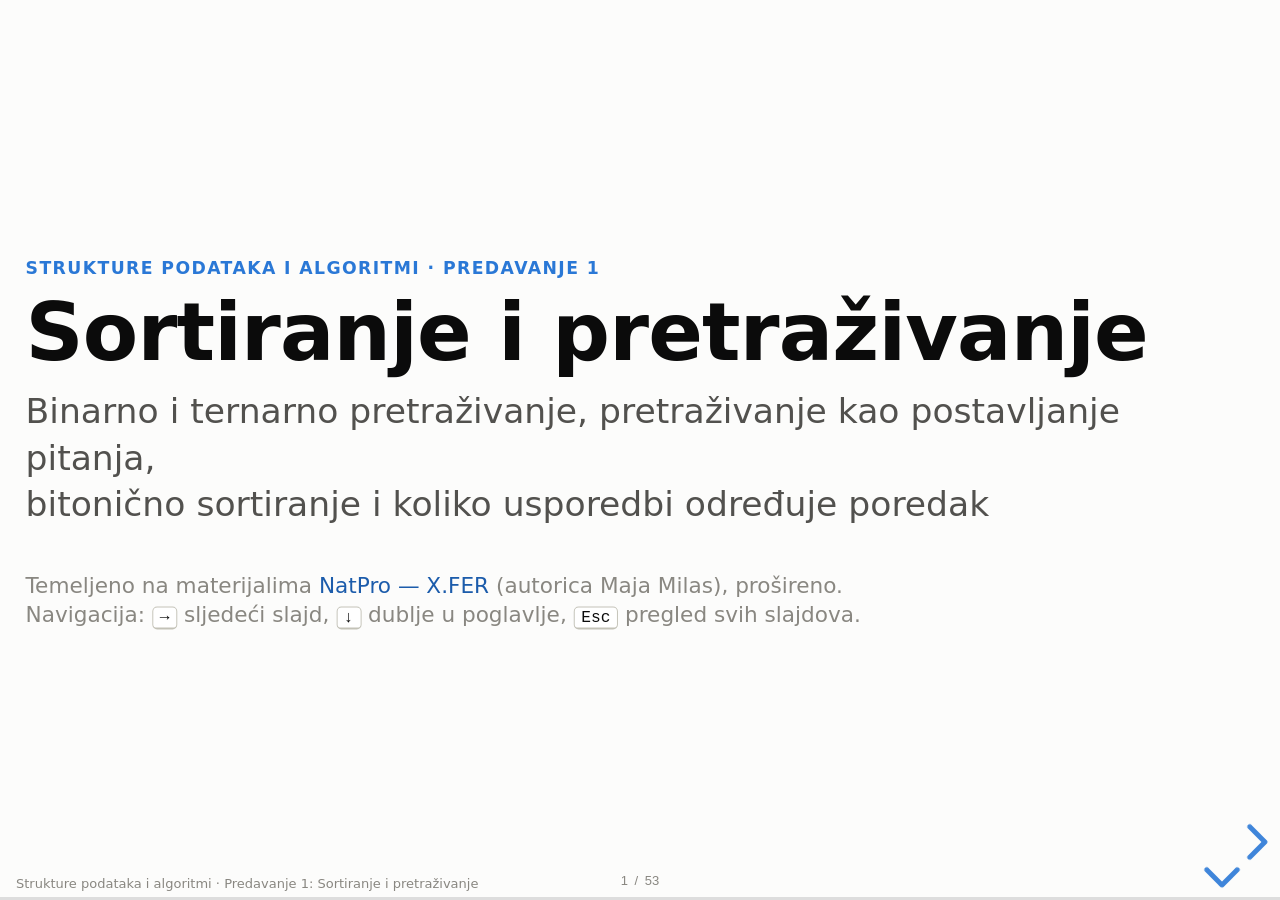
==== commit d5acc4cd: "Add 29 practice problems from Codeforces and AtCoder Four new slides ("Još zadataka") grouped by top" ====
--- a/01-sorting-and-binary-search/index.html
+++ b/01-sorting-and-binary-search/index.html
@@ -794,8 +794,78 @@
         </ul>
         <p class="small">Još: <a href="https://codeforces.com/problemset/problem/1339/B">Sorted Adjacent Differences</a>, <a href="https://codeforces.com/problemset/problem/474/B">Worms</a>.</p>
         <p class="small"><em>Za razmišljanje:</em> koliko najmanje usporedbi treba da bismo u najgorem slučaju sortirali 5 elemenata? (Odgovor: 7 — i to se postiže.)</p>
-      </div>
-    </div>
+        <p class="small">Još 29 zadataka po temama, s natuknicama, na sljedećim slajdovima i u datoteci <code>zadaci.md</code>.</p>
+      </div>
+    </div>
+  </section>
+
+
+  <section>
+    <h2>Još zadataka (1/4)</h2>
+    <p class="small muted">Ocjene su Codeforces <em>rating</em> (sve ispod 1800, osim izazova). AtCoder zadaci su navedeni po poziciji u natjecanju: ABC C ≈ 1000, D ≈ 1300, E ≈ 1600 po Codeforcesovoj ljestvici (okvirno).</p>
+    <table class="tasks">
+      <tr><th>Zadatak</th><th class="num">Ocjena</th><th>Natuknica</th></tr>
+            <tr><th colspan="3">Sortiranje i komparatori</th></tr>
+      <tr><td><a href="https://codeforces.com/problemset/problem/451/B">Sort the Array</a></td><td class="num">1300</td><td>Nađi prvi i zadnji indeks gdje niz nije rastući, okreni taj segment i provjeri je li sve sortirano.</td></tr>
+      <tr><td><a href="https://atcoder.jp/contests/abc219/tasks/abc219_c">ABC 219 C — Neo-lexicographic Ordering</a></td><td class="num">ABC C</td><td>Komparator koji slova uspoređuje po zadanom redoslijedu abecede (ili preslikaj slova pa običan <code>sort</code>).</td></tr>
+      <tr><td><a href="https://codeforces.com/problemset/problem/632/C">The Smallest String Concatenation</a></td><td class="num">1700</td><td>Sortiraj komparatorom <code>a + b &lt; b + a</code>. Razmisli zašto je to valjan (tranzitivan) poredak.</td></tr>
+      <tr><td><a href="https://codeforces.com/problemset/problem/580/B">Kefa and Company</a></td><td class="num">1500</td><td>Sortiraj po novcu; najbolji prozor u kojem je razlika &lt; d (dva pokazivača ili binarna pretraga + prefiksni zbroj).</td></tr>
+      <tr><th colspan="3">Binarno pretraživanje u sortiranom nizu</th></tr>
+      <tr><td><a href="https://atcoder.jp/contests/abc077/tasks/arc084_a">ABC 077 C — Snuke Festival</a></td><td class="num">ABC C</td><td>Sortiraj sva tri niza; za svaki srednji dio <code>lower_bound</code> daje broj manjih gornjih, <code>upper_bound</code> broj većih donjih.</td></tr>
+      <tr><td><a href="https://atcoder.jp/contests/abc143/tasks/abc143_d">ABC 143 D — Triangles</a></td><td class="num">ABC D</td><td>Sortiraj duljine; za svaki par (i, j) prebroji k &gt; j s L<sub>k</sub> &lt; L<sub>i</sub> + L<sub>j</sub> binarnom pretragom.</td></tr>
+      <tr><td><a href="https://codeforces.com/problemset/problem/1538/C">Number of Pairs</a></td><td class="num">1300</td><td>Sortiraj; za svaki i binarnom pretragom prebroji j &gt; i s l ≤ a<sub>i</sub> + a<sub>j</sub> ≤ r.</td></tr>
+      <tr><td><a href="https://codeforces.com/problemset/problem/1324/D">Pair of Topics</a></td><td class="num">1400</td><td>Uvedi c<sub>i</sub> = a<sub>i</sub> − b<sub>i</sub>, sortiraj i prebroji parove s pozitivnim zbrojem.</td></tr>
+    </table>
+  </section>
+
+  <section>
+    <h2>Još zadataka (2/4)</h2>
+    
+    <table class="tasks">
+      <tr><th>Zadatak</th><th class="num">Ocjena</th><th>Natuknica</th></tr>
+            <tr><th colspan="3">Pretraživanje rješenja (monoton uvjet)</th></tr>
+      <tr><td><a href="https://atcoder.jp/contests/abc146/tasks/abc146_c">ABC 146 C — Buy an Integer</a></td><td class="num">ABC C</td><td>Cijena raste s N; binarno traži najveći N ≤ 10<sup>9</sup> koji si možeš priuštiti.</td></tr>
+      <tr><td><a href="https://codeforces.com/problemset/problem/1613/C">Poisoned Dagger</a></td><td class="num">1200</td><td>Ukupna šteta raste s trajanjem otrova k; binarno po k, provjera u O(n).</td></tr>
+      <tr><td><a href="https://codeforces.com/problemset/problem/1612/C">Chat Ban</a></td><td class="num">1300</td><td>Broj emotikona u prvih x poruka je rastući; binarno po x. Pazi na 64-bitne brojeve.</td></tr>
+      <tr><td><a href="https://codeforces.com/problemset/problem/1201/C">Maximum Median</a></td><td class="num">1400</td><td>Binarno po vrijednosti medijana m; provjera: koliko operacija treba da svi od sredine nadalje budu ≥ m.</td></tr>
+      <tr><td><a href="https://atcoder.jp/contests/abc174/tasks/abc174_e">ABC 174 E — Logs</a></td><td class="num">ABC E</td><td>Binarno po najvećoj duljini X; trupac duljine A treba ⌈A / X⌉ − 1 rezova.</td></tr>
+      <tr><td><a href="https://codeforces.com/problemset/problem/670/D2">Magic Powder - 2</a></td><td class="num">1500</td><td>Binarno po broju kolačića; provjera u O(n), opet 64-bitni brojevi.</td></tr>
+      <tr><td><a href="https://codeforces.com/problemset/problem/702/C">Cellular Network</a></td><td class="num">1600</td><td>Dva pristupa: binarno po r, ili za svaki grad <code>lower_bound</code> najbližeg tornja. Usporedi ih.</td></tr>
+      <tr><td><a href="https://codeforces.com/problemset/problem/1623/C">Balanced Stone Heaps</a></td><td class="num">1600</td><td>Binarno po minimumu; provjera pohlepno zdesna nalijevo (prebacuj koliko smiješ).</td></tr>
+      <tr><td><a href="https://codeforces.com/problemset/problem/1610/C">Keshi Is Throwing a Party</a></td><td class="num">1600</td><td>Binarno po broju gostiju k; za fiksni k pohlepno prolazi redom i prima tko može.</td></tr>
+      <tr><td><a href="https://atcoder.jp/contests/abc149/tasks/abc149_e">ABC 149 E — Handshake</a></td><td class="num">ABC E</td><td>Binarno po pragu X: koliko parova ima zbroj ≥ X? Zatim zbroj doprinosa prefiksnim zbrojem.</td></tr>
+    </table>
+  </section>
+
+  <section>
+    <h2>Još zadataka (3/4)</h2>
+    
+    <table class="tasks">
+      <tr><th>Zadatak</th><th class="num">Ocjena</th><th>Natuknica</th></tr>
+            <tr><th colspan="3">Pitanja i bitovi (interaktivni zadaci)</th></tr>
+      <tr><td><a href="https://codeforces.com/problemset/problem/1167/B">Lost Numbers</a></td><td class="num">1300 <span class="muted">interaktivno</span></td><td>6! = 720 permutacija, 4 pitanja. Pitaj produkte susjeda a<sub>1</sub>a<sub>2</sub>, a<sub>2</sub>a<sub>3</sub>, a<sub>3</sub>a<sub>4</sub>, a<sub>4</sub>a<sub>5</sub> i isprobaj sve permutacije.</td></tr>
+      <tr><td><a href="https://codeforces.com/problemset/problem/1520/F1">Guess the K-th Zero (Easy)</a></td><td class="num">1600 <span class="muted">interaktivno</span></td><td>Zbroj na prefiksu daje broj nula na prefiksu — monoton; binarno po položaju.</td></tr>
+      <tr><td><a href="https://atcoder.jp/contests/abc269/tasks/abc269_e">ABC 269 E — Last Rook</a></td><td class="num">ABC E <span class="muted">interaktivno</span></td><td>Binarno po retku pa po stupcu: upit na polovici ploče kaže gdje je prazan redak.</td></tr>
+      <tr><td><a href="https://codeforces.com/problemset/problem/507/C">Guess Your Way Out!</a></td><td class="num">1700</td><td>Savršeno binarno stablo dubine h; simuliraj put i preskači cijela podstabla (2<sup>k</sup> − 1 čvorova).</td></tr>
+      <tr><th colspan="3">Ternarno pretraživanje i unimodalnost</th></tr>
+      <tr><td><a href="https://atcoder.jp/contests/abc279/tasks/abc279_d">ABC 279 D — Freefall</a></td><td class="num">ABC D</td><td>f(x) = A/√(x+1) + Bx je konveksna: ternarno po cijelom x, ili binarno po uvjetu f(x+1) &gt; f(x).</td></tr>
+      <tr><td><a href="https://codeforces.com/problemset/problem/1730/B">Meeting on the Line</a></td><td class="num">1500</td><td>Vrijeme okupljanja u točki x je max(t<sub>i</sub> + |x − x<sub>i</sub>|) — konveksno; ternarno po x ili binarno po vremenu.</td></tr>
+      <tr><td><a href="https://codeforces.com/problemset/problem/1479/A">Searching Local Minimum</a></td><td class="num">1700 <span class="muted">interaktivno</span></td><td>Binarna pretraga po „nagibu”: ako je a[mid] &gt; a[mid+1], lokalni minimum sigurno postoji desno.</td></tr>
+      <tr><th colspan="3">Poredak iz usporedbi</th></tr>
+      <tr><td><a href="https://atcoder.jp/contests/abc291/tasks/abc291_e">ABC 291 E — Find Permutation</a></td><td class="num">ABC E</td><td>Relacije su graf. Permutacija je jedinstvena ⇔ topološki poredak jedinstven ⇔ u svakom koraku točno jedan vrh ulaznog stupnja 0 (Hamiltonov put).</td></tr>
+    </table>
+  </section>
+
+  <section>
+    <h2>Još zadataka (4/4)</h2>
+    <p class="small muted">Za one koji žele više: dva zadatka na granici (1800) i jedan iznad nje (1900). Svi su binarno pretraživanje rješenja s netrivijalnom provjerom.</p>
+    <table class="tasks">
+      <tr><th>Zadatak</th><th class="num">Ocjena</th><th>Natuknica</th></tr>
+            <tr><th colspan="3">Izazovi</th></tr>
+      <tr><td><a href="https://codeforces.com/problemset/problem/448/D">Multiplication Table</a></td><td class="num">1800</td><td>Binarno po vrijednosti v; broj elemenata ≤ v u tablici je ∑ min(m, ⌊v / i⌋).</td></tr>
+      <tr><td><a href="https://codeforces.com/problemset/problem/847/E">Packmen</a></td><td class="num">1800</td><td>Binarno po vremenu T; pohlepno slijeva: svaki Packman pokupi što dulji segment zvjezdica (prvo lijevo pa desno ili obratno).</td></tr>
+      <tr><td><a href="https://codeforces.com/problemset/problem/1117/C">Magic Ship</a></td><td class="num">1900</td><td>Binarno po broju dana; pomak vjetra nakon t dana = cijeli ciklusi + ostatak; provjeri je li Manhattanova udaljenost ≤ t.</td></tr>
+    </table>
   </section>
 
   <section>
--- a/01-sorting-and-binary-search/assets/theme.css
+++ b/01-sorting-and-binary-search/assets/theme.css
@@ -245,3 +245,11 @@
   .backgrounds { background-color: var(--r-background-color); }
   .reveal .deck-footer { display: none; }
 }
+
+/* tablice zadataka */
+.reveal table.tasks { font-size: 0.6em; width: 100%; }
+.reveal table.tasks th[colspan] { background: #eef4fc; color: var(--c-blue); font-size: 0.95em; letter-spacing: 0.02em; }
+.reveal table.tasks td, .reveal table.tasks th { padding: 0.18em 0.6em; vertical-align: top; }
+.reveal table.tasks td:first-child { white-space: nowrap; font-weight: 600; }
+.reveal table.tasks td.num { white-space: nowrap; }
+.reveal table.tasks td:last-child { color: var(--ink-2); }
